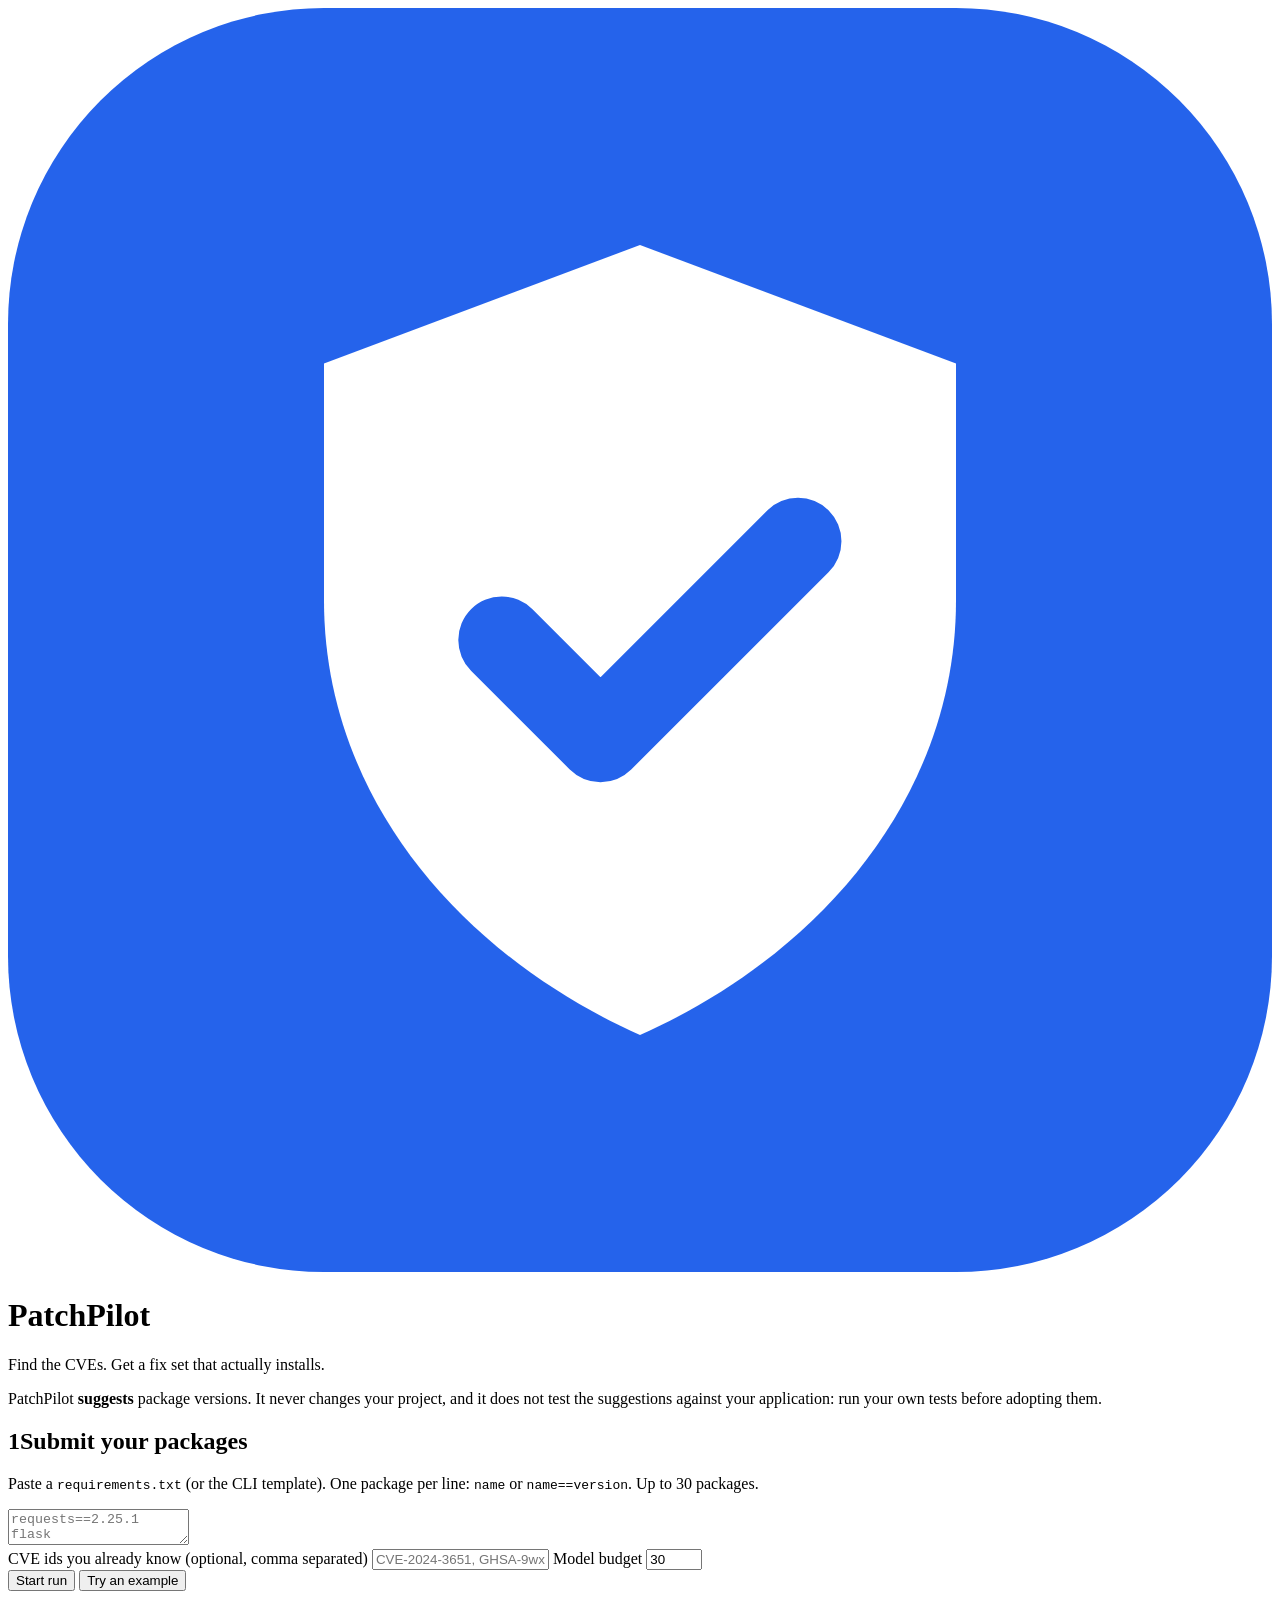
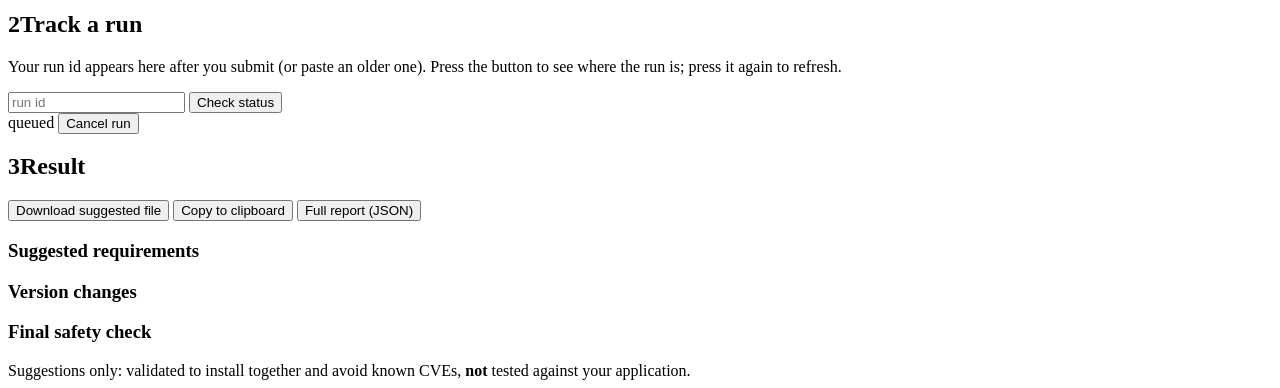
==== 4-react-cve-remediation-agent/web/index.html @ 0a816973 "Add the PatchPilot web page, browser security headers and reuse of identical recent requests - Stati" ====
<!doctype html>
<html lang="en">
<head>
<meta charset="utf-8">
<meta name="viewport" content="width=device-width, initial-scale=1">
<title>PatchPilot</title>
<link rel="icon" href="data:image/svg+xml,%3Csvg xmlns='http://www.w3.org/2000/svg' viewBox='0 0 32 32'%3E%3Crect width='32' height='32' rx='8' fill='%231D4ED8'/%3E%3Cpath d='M16 6l8 3v6c0 5-3.5 9-8 11-4.5-2-8-6-8-11V9z' fill='white'/%3E%3C/svg%3E">
<link rel="stylesheet" href="/style.css">
</head>
<body>
<header>
  <div class="wrap brand">
    <svg viewBox="0 0 32 32" aria-hidden="true"><rect width="32" height="32" rx="8" fill="#2563eb"/><path d="M16 6l8 3v6c0 5-3.5 9-8 11-4.5-2-8-6-8-11V9z" fill="#fff"/><path d="M12.5 16l2.5 2.5 5-5" fill="none" stroke="#2563eb" stroke-width="2.2" stroke-linecap="round" stroke-linejoin="round"/></svg>
    <div>
      <h1>PatchPilot</h1>
      <p class="tagline">Find the CVEs. Get a fix set that actually installs.</p>
    </div>
  </div>
</header>

<main>
  <section class="notice">PatchPilot <b>suggests</b> package versions. It never changes your project, and it does not test the suggestions against your application: run your own tests before adopting them.</section>

  <section class="card">
    <h2><span>1</span>Submit your packages</h2>
    <p class="hint">Paste a <code>requirements.txt</code> (or the CLI template). One package per line: <code>name</code> or <code>name==version</code>. Up to 30 packages.</p>
    <textarea id="packages" spellcheck="false" placeholder="requests==2.25.1&#10;flask&#10;django==3.2.0"></textarea>
    <div class="row">
      <label>CVE ids you already know (optional, comma separated)
        <input id="cves" placeholder="CVE-2024-3651, GHSA-9wx4-h78v-vm56" autocomplete="off">
      </label>
      <label class="small">Model budget
        <input id="budget" type="number" min="1" max="150" value="30">
      </label>
    </div>
    <div class="actions">
      <button id="submit">Start run</button>
      <button id="sample" class="ghost" type="button">Try an example</button>
    </div>
    <div id="submit-msg" class="msg hidden" role="status"></div>
  </section>

  <section class="card">
    <h2><span>2</span>Track a run</h2>
    <p class="hint">Your run id appears here after you submit (or paste an older one). Press the button to see where the run is; press it again to refresh.</p>
    <div class="row flush">
      <input id="run-id" class="mono grow" placeholder="run id" autocomplete="off">
      <button id="track" type="button">Check status</button>
    </div>
    <div id="track-body" class="hidden">
      <div class="status-line">
        <span id="badge" class="badge queued">queued</span>
        <span id="stage" class="mono"></span>
        <button id="cancel" class="danger hidden" type="button">Cancel run</button>
      </div>
      <div id="bar" class="bar indeterminate"><div></div></div>
      <div id="meta" class="meta"></div>
    </div>
    <div id="track-msg" class="msg hidden" role="status"></div>
  </section>

  <section id="result" class="card hidden">
    <h2><span>3</span>Result</h2>
    <div id="result-banner"></div>
    <div id="chips" class="chips"></div>
    <div class="actions flush">
      <button id="download" type="button">Download suggested file</button>
      <button id="copy" class="ghost" type="button">Copy to clipboard</button>
      <button id="view-report" class="ghost" type="button">Full report (JSON)</button>
    </div>
    <h3>Suggested requirements</h3>
    <pre id="suggested"></pre>
    <h3>Version changes</h3>
    <div id="changes"></div>
    <h3>Final safety check</h3>
    <div id="rescan"></div>
    <p class="hint spaced" id="disclaimer"></p>
  </section>
</main>

<footer>
  Suggestions only: validated to install together and avoid known CVEs, <b>not</b> tested against your application.
</footer>

<script src="/app.js" defer></script>
</body>
</html>
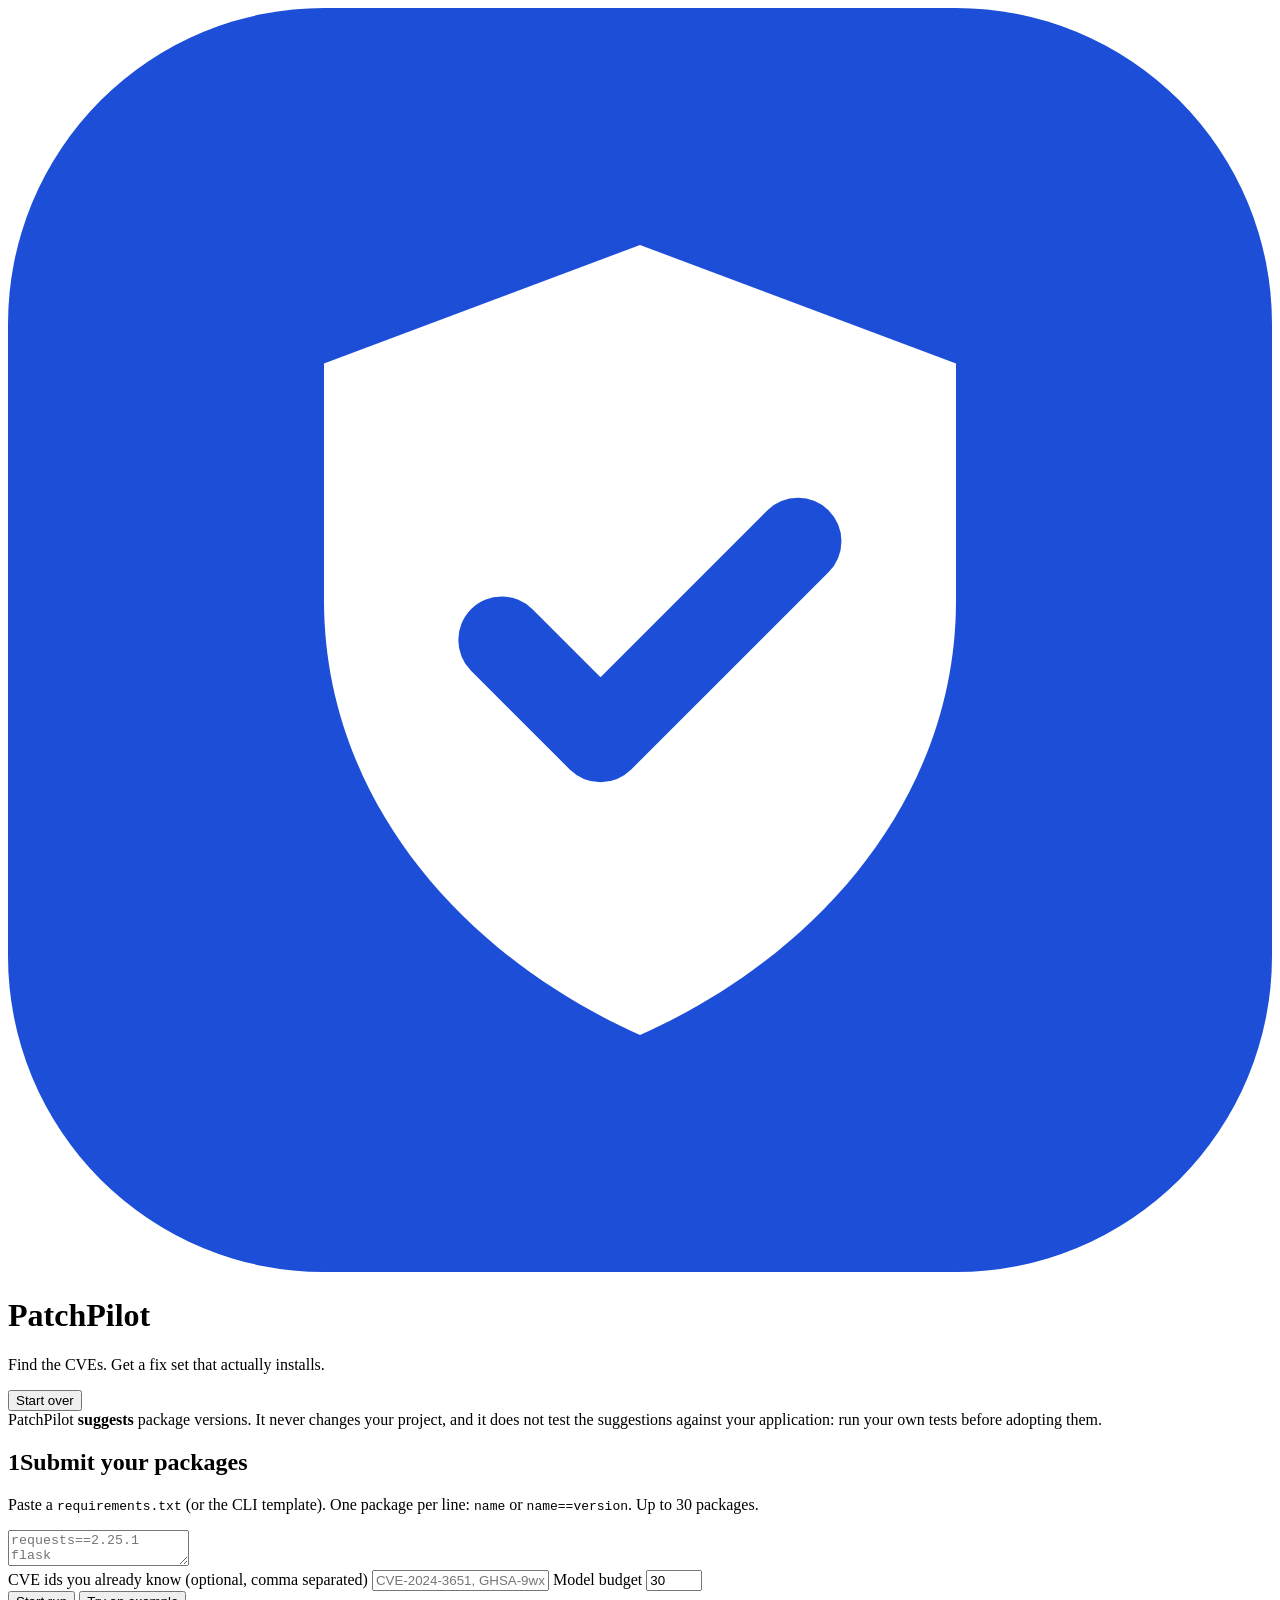
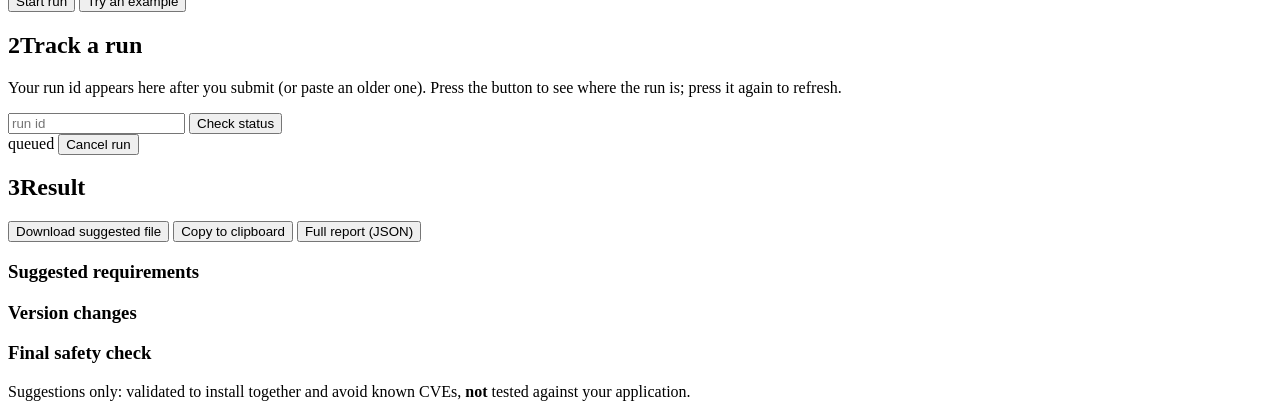
==== commit 56ba4c06: "Page: reload starts fresh (nothing kept in the browser) and add a Start over button" ====
--- a/4-react-cve-remediation-agent/web/index.html
+++ b/4-react-cve-remediation-agent/web/index.html
@@ -10,11 +10,12 @@
 <body>
 <header>
   <div class="wrap brand">
-    <svg viewBox="0 0 32 32" aria-hidden="true"><rect width="32" height="32" rx="8" fill="#2563eb"/><path d="M16 6l8 3v6c0 5-3.5 9-8 11-4.5-2-8-6-8-11V9z" fill="#fff"/><path d="M12.5 16l2.5 2.5 5-5" fill="none" stroke="#2563eb" stroke-width="2.2" stroke-linecap="round" stroke-linejoin="round"/></svg>
+    <svg viewBox="0 0 32 32" aria-hidden="true"><rect width="32" height="32" rx="8" fill="#1d4ed8"/><path d="M16 6l8 3v6c0 5-3.5 9-8 11-4.5-2-8-6-8-11V9z" fill="#fff"/><path d="M12.5 16l2.5 2.5 5-5" fill="none" stroke="#1d4ed8" stroke-width="2.2" stroke-linecap="round" stroke-linejoin="round"/></svg>
     <div>
       <h1>PatchPilot</h1>
       <p class="tagline">Find the CVEs. Get a fix set that actually installs.</p>
     </div>
+    <button id="reset" class="header-btn" type="button">Start over</button>
   </div>
 </header>
 
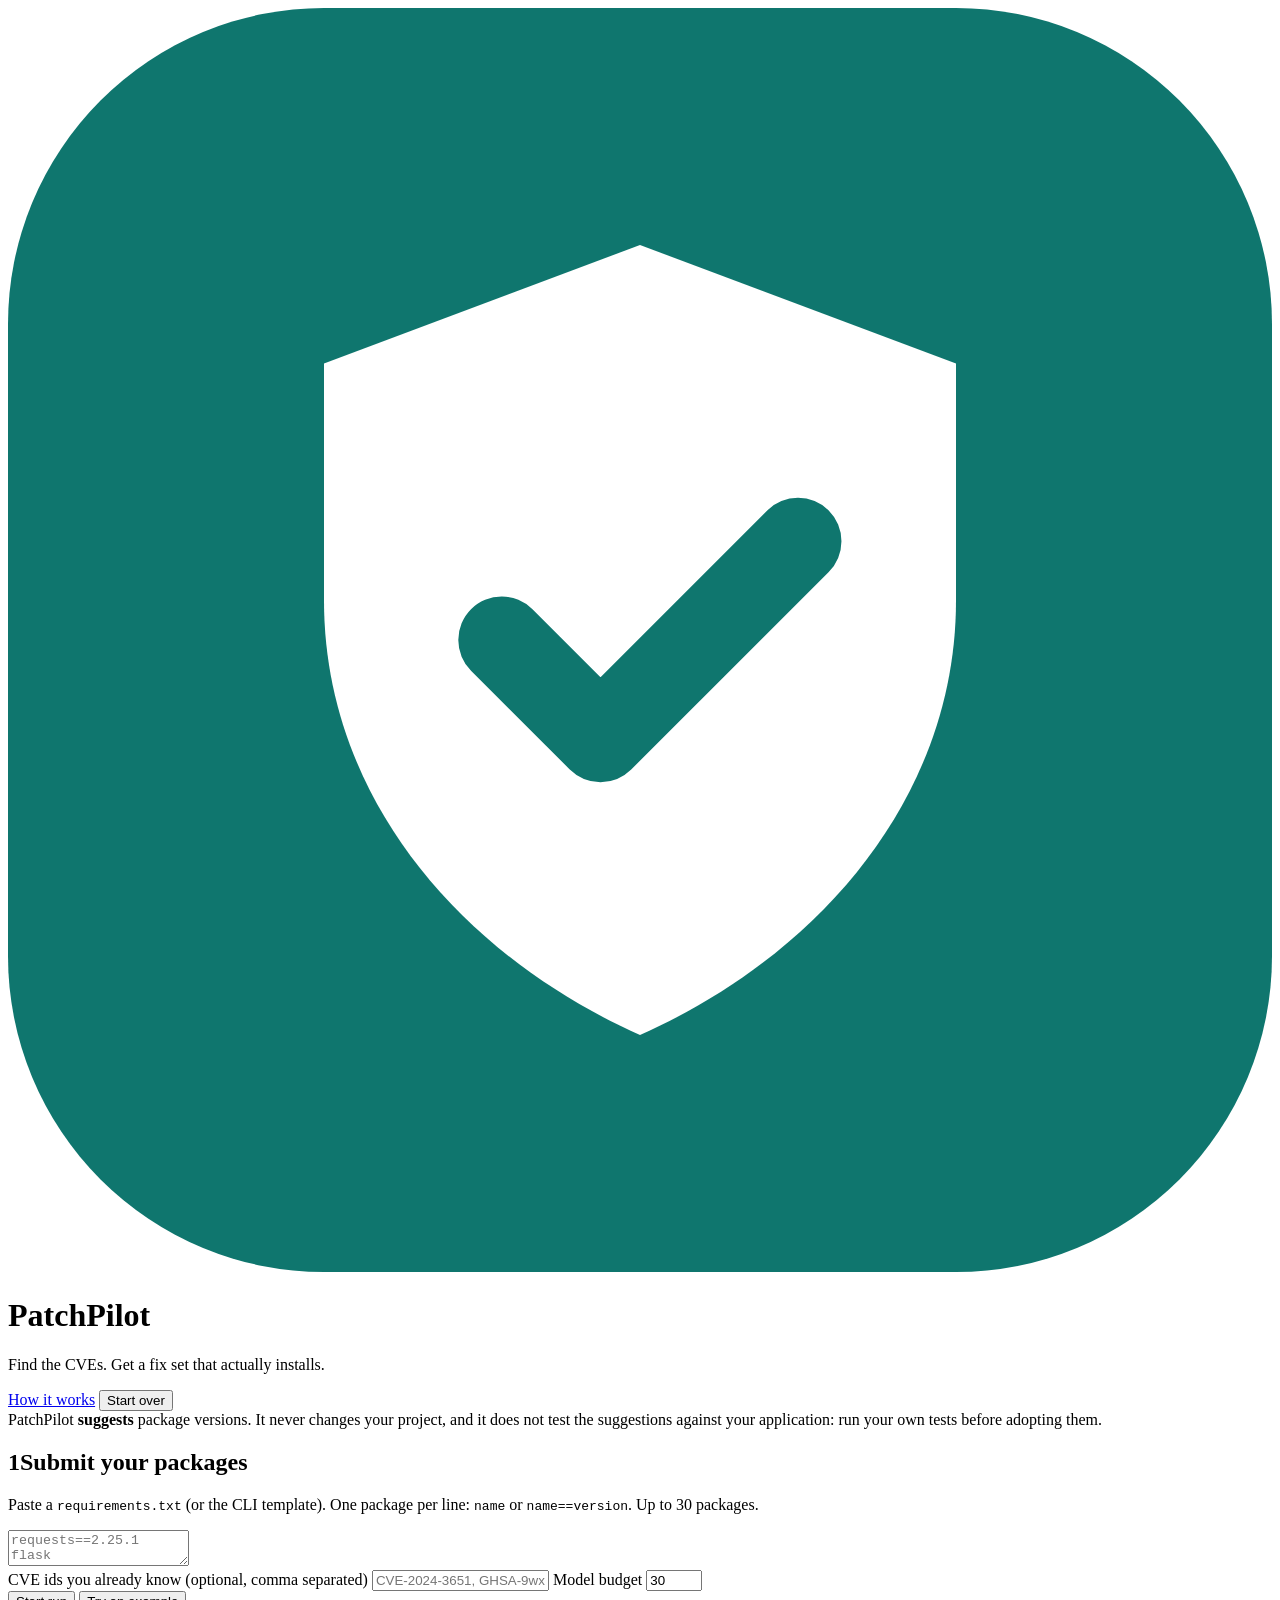
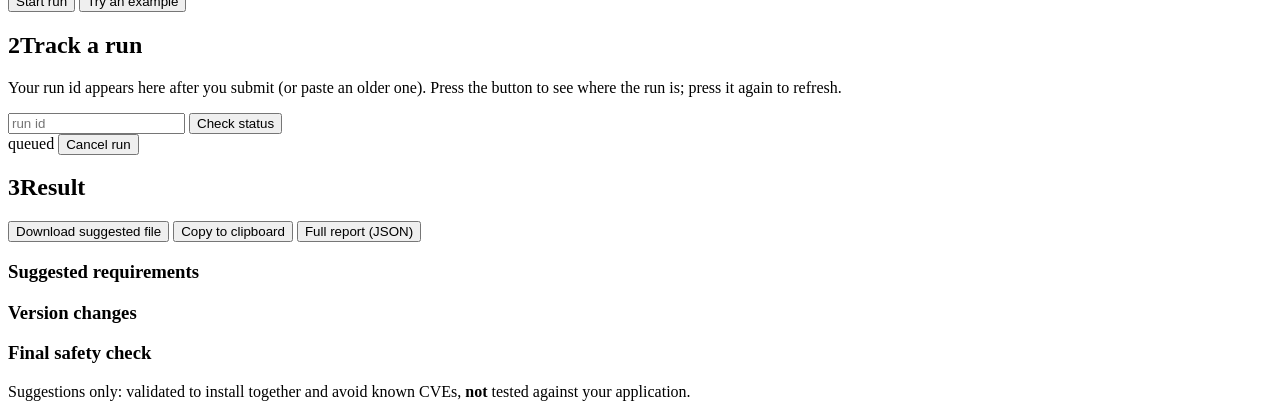
==== commit 3630b50c: "Slate and teal theme, a How it works page and a header nav" ====
--- a/4-react-cve-remediation-agent/web/index.html
+++ b/4-react-cve-remediation-agent/web/index.html
@@ -4,18 +4,21 @@
 <meta charset="utf-8">
 <meta name="viewport" content="width=device-width, initial-scale=1">
 <title>PatchPilot</title>
-<link rel="icon" href="data:image/svg+xml,%3Csvg xmlns='http://www.w3.org/2000/svg' viewBox='0 0 32 32'%3E%3Crect width='32' height='32' rx='8' fill='%231D4ED8'/%3E%3Cpath d='M16 6l8 3v6c0 5-3.5 9-8 11-4.5-2-8-6-8-11V9z' fill='white'/%3E%3C/svg%3E">
+<link rel="icon" href="data:image/svg+xml,%3Csvg xmlns='http://www.w3.org/2000/svg' viewBox='0 0 32 32'%3E%3Crect width='32' height='32' rx='8' fill='%230F766E'/%3E%3Cpath d='M16 6l8 3v6c0 5-3.5 9-8 11-4.5-2-8-6-8-11V9z' fill='white'/%3E%3C/svg%3E">
 <link rel="stylesheet" href="/style.css">
 </head>
 <body>
 <header>
   <div class="wrap brand">
-    <svg viewBox="0 0 32 32" aria-hidden="true"><rect width="32" height="32" rx="8" fill="#1d4ed8"/><path d="M16 6l8 3v6c0 5-3.5 9-8 11-4.5-2-8-6-8-11V9z" fill="#fff"/><path d="M12.5 16l2.5 2.5 5-5" fill="none" stroke="#1d4ed8" stroke-width="2.2" stroke-linecap="round" stroke-linejoin="round"/></svg>
+    <svg viewBox="0 0 32 32" aria-hidden="true"><rect width="32" height="32" rx="8" fill="#0f766e"/><path d="M16 6l8 3v6c0 5-3.5 9-8 11-4.5-2-8-6-8-11V9z" fill="#fff"/><path d="M12.5 16l2.5 2.5 5-5" fill="none" stroke="#0f766e" stroke-width="2.2" stroke-linecap="round" stroke-linejoin="round"/></svg>
     <div>
       <h1>PatchPilot</h1>
       <p class="tagline">Find the CVEs. Get a fix set that actually installs.</p>
     </div>
-    <button id="reset" class="header-btn" type="button">Start over</button>
+    <nav class="header-nav">
+      <a class="header-link" href="/how-it-works.html">How it works</a>
+      <button id="reset" class="header-btn" type="button">Start over</button>
+    </nav>
   </div>
 </header>
 
